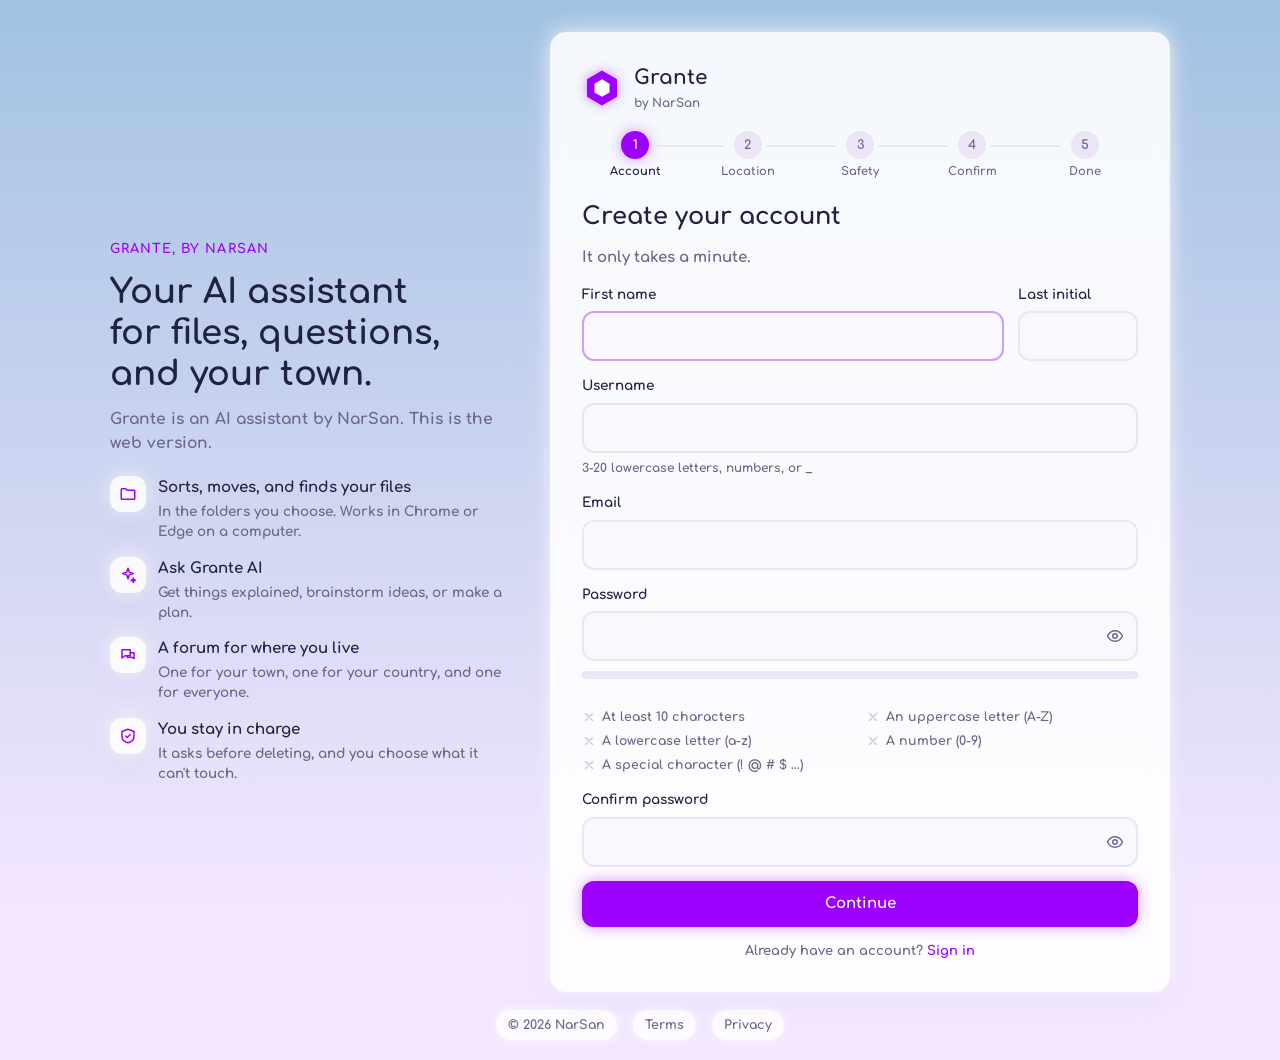
==== index.html @ f9c4bf3b "Add files via upload" ====
<!doctype html>
<html lang="en">
<head>
<meta charset="utf-8">
<meta name="viewport" content="width=device-width, initial-scale=1">
<title>Grante by NarSan</title>
<meta name="description" content="Grante is an AI assistant by NarSan that sorts your files, answers questions, and connects you with your town.">
<link rel="icon" href="data:image/svg+xml,%3Csvg xmlns='http://www.w3.org/2000/svg' viewBox='0 0 32 32'%3E%3Cpath d='M16 2l12 7v14l-12 7-12-7V9z' fill='%239d00ff'/%3E%3Cpath d='M16 9l6 3.5v7L16 23l-6-3.5v-7z' fill='white'/%3E%3C/svg%3E">
<script src="gate.js"></script>
<link rel="stylesheet" href="style.css">
<script src="open.js" defer></script>
</head>
<body>

<header class="top box">
  <a class="brand" href="#top" aria-label="Grante home">
    <svg viewBox="0 0 32 32" width="34" height="34" aria-hidden="true"><path d="M16 2l12 7v14l-12 7-12-7V9z" fill="#9d00ff"/><path d="M16 9l6 3.5v7L16 23l-6-3.5v-7z" fill="#fff"/></svg>
    <span><strong>Grante</strong><small>by NarSan</small></span>
  </a>
  <nav aria-label="Sections">
    <a href="#ask">What it does</a>
    <a href="#start">First time</a>
    <a href="#trust">Good to know</a>
    <a href="#about">About us</a>
    <a href="#" data-sign-out>Sign out</a>
    <a class="btn small open-grante" href="app/">Open Grante</a>
  </nav>
</header>

<main id="top">

  <section class="hero">
    <div class="hero-words">
      <p class="kicker">You're signed in</p>
      <h1>Welcome, <span data-first-name>there</span>! Grante is ready.</h1>
      <p class="lead">Ask Grante to sort your Downloads, find a file you lost, or explain something. Then say hi in your town's forum.</p>
      <p class="actions">
        <a class="btn big open-grante" href="app/">Open Grante</a>
      </p>
      <p class="status"><span class="dot"></span>File tools work in Chrome or Edge on a computer. Chat and the forum work everywhere.</p>
    </div>
    <figure class="shot box">
      <img src="img/home.jpg" width="1280" height="800" alt="Grante's home screen: a greeting, a box to type what you want, and ideas for what to ask.">
    </figure>
  </section>

  <section id="ask">
    <h2>What you can do with Grante</h2>
    <p class="sub">Type what you want in plain words.</p>
    <div class="cards">
      <article class="box card"><h3>Clean up a messy folder</h3><p>Turn a Downloads or Desktop full of loose files into tidy folders with one sentence.</p><p class="try">“Sort my Downloads”</p></article>
      <article class="box card"><h3>Find and move files</h3><p>Ask where something is, or say where it should go, and skip the dragging.</p><p class="try">“Move report.pdf to School”</p></article>
      <article class="box card"><h3>Ask it anything</h3><p>Get things explained, brainstorm ideas, or make a study plan. It can be wrong, so check important facts.</p><p class="try">Ask Grante AI</p></article>
      <article class="box card"><h3>Talk with your town</h3><p>A forum for your town, one for your country, and one for everyone.</p><p class="try">The forum</p></article>
    </div>
  </section>

  <section id="start">
    <h2>Your first time</h2>
    <p class="sub">About a minute of setup, then you're going.</p>
    <div class="get box">
      <div class="get-main">
        <a class="btn big open-grante" href="app/">Open Grante</a>
        <p class="needs-note">For the file tools, use Chrome or Edge on a Windows, Mac, Linux, or Chromebook computer.</p>
      </div>
      <ol class="steps">
        <li><strong>Click Open Grante.</strong> It opens in its own window.</li>
        <li><strong>Choose your folders.</strong> Click <em>Add Downloads</em>, <em>Add Desktop</em>, or <em>Add Documents</em>. Your browser opens that folder: click <em>Select</em>, then <em>Allow</em>.</li>
        <li><strong>Keep anything private out.</strong> In Account Settings, add folders to <em>Keep Grante out</em>, and Grante won't see or touch them.</li>
        <li><strong>Ask away.</strong> Try “Sort my Downloads”. Grante asks before deleting anything.</li>
      </ol>
    </div>
    <p class="honest box"><strong>Want it to feel like an app?</strong> In Chrome, open Grante, click the three dots at the top right, then <em>Cast, save, and share → Install page as app</em>. In Safari on a Mac, choose <em>File → Add to Dock</em>. Grante then gets its own icon.</p>
  </section>

  <section id="trust">
    <h2>Good to know</h2>
    <p class="sub">How Grante treats your files and your information.</p>
    <div class="cards three">
      <article class="box card"><h3>Only the folders you choose</h3><p>Grante can't see anything else on your computer, and you can remove a folder any time.</p></article>
      <article class="box card"><h3>Nothing is lost by accident</h3><p>Deleted files go to a “Grante Trash” folder you can open anytime. Grante never overwrites a file.</p></article>
      <article class="box card"><h3>It asks first</h3><p>By default Grante waits for your OK before deleting. You choose which actions need your OK.</p></article>
      <article class="box card"><h3>Your files stay on your computer</h3><p>To decide what to do, Grante's AI sees file and folder names, never what's inside your files.</p></article>
      <article class="box card"><h3>Your email stays private</h3><p>In the forum, people see your name and username, never your email.</p></article>
      <article class="box card"><h3>Your history stays here</h3><p>Chats and your Archive are saved in this browser on this device.</p></article>
    </div>
    <p class="honest box"><strong>The honest part:</strong> Grante is an AI, and AI makes mistakes. It can pick the wrong file, so keep a backup of anything important. Answers can take up to a minute, and the first one after a quiet spell takes longer while the AI wakes up. Opening apps only works in the Mac app.</p>
  </section>

  <section id="about">
    <h2>About us</h2>
    <div class="box founder">
      <div class="face" aria-hidden="true">TB</div>
      <div>
        <h3>Hi, it’s Tango!</h3>
        <p class="who">Tango Bhat · Founder, NarSan</p>
        <p>NarSan is a new company building helpful, trustworthy AI. Grante is its first product.</p>
      </div>
    </div>
  </section>

</main>

<footer class="foot box">
  <span>© 2026 NarSan. All rights reserved.</span>
  <span><a href="app/#/terms">Terms</a> · <a href="app/#/privacy">Privacy</a></span>
</footer>

</body>
</html>
---- style.css ----
/* Grante's website. Same look as the app: soft blue-to-lilac background, Comfortaa,
   white glowing boxes with rounded corners, electric purple accents. */
@font-face { font-family: "Comfortaa"; src: url("fonts/Comfortaa-Bold.ttf") format("truetype"); font-weight: 700; font-display: swap; }
@font-face { font-family: "Comfortaa"; src: url("fonts/Comfortaa-Regular.ttf") format("truetype"); font-weight: 400; font-display: swap; }

:root {
  --purple: #9d00ff; --purple-soft: #f4e8ff;
  --ink: #241d35; --muted: #625a78;
  --box: rgba(255, 255, 255, .88);
  --radius: 18px;
  --glow: 0 0 22px rgba(255, 255, 255, .9), 0 6px 24px rgba(110, 80, 190, .12);
}
* { box-sizing: border-box; }
html { scroll-behavior: smooth; background: #f3e6ff; }
body { margin: 0; font-family: "Comfortaa", ui-rounded, "Trebuchet MS", system-ui, sans-serif; font-weight: 700; color: var(--ink);
  background: linear-gradient(180deg, #a2c2e2, #f3e6ff) fixed; min-height: 100vh; line-height: 1.6;
  padding: 18px 20px 28px; display: flex; flex-direction: column; gap: 56px; align-items: center; }
img { max-width: 100%; height: auto; display: block; }
a { color: var(--purple); }
a:focus-visible { outline: 3px solid var(--purple); outline-offset: 3px; border-radius: 8px; }
.box { background: var(--box); border-radius: var(--radius); box-shadow: var(--glow); backdrop-filter: blur(6px); }
main, .top, .foot { width: 100%; max-width: 1120px; }
main { display: flex; flex-direction: column; gap: 76px; }
section { display: flex; flex-direction: column; gap: 10px; scroll-margin-top: 24px; }

.top { display: flex; align-items: center; justify-content: space-between; gap: 14px 24px; flex-wrap: wrap; padding: 12px 20px; }
.brand { display: flex; align-items: center; gap: 10px; text-decoration: none; color: var(--ink); }
.brand span { display: flex; flex-direction: column; line-height: 1.15; }
.brand strong { font-size: 19px; }
.brand small { font-size: 12px; color: var(--muted); }
.top nav { display: flex; gap: 4px 20px; flex-wrap: wrap; }
.top nav a { text-decoration: none; color: var(--ink); font-size: 14.5px; padding: 6px 2px; }
.top nav a:hover { color: var(--purple); }

.hero { display: grid; grid-template-columns: minmax(0, 5fr) minmax(0, 6fr); gap: 40px; align-items: center; }
.kicker { margin: 0; font-size: 13px; letter-spacing: .09em; text-transform: uppercase; color: var(--purple); }
h1 { margin: 6px 0 10px; font-size: clamp(32px, 4.4vw, 50px); line-height: 1.15; text-wrap: balance; }
.lead { margin: 0; color: var(--muted); font-size: 17.5px; max-width: 48ch; }
.status { margin: 22px 0 0; display: inline-flex; align-items: center; gap: 10px; background: var(--box); border-radius: 999px; padding: 9px 16px; font-size: 14px; box-shadow: var(--glow); }
.dot { width: 9px; height: 9px; border-radius: 50%; background: var(--purple); box-shadow: 0 0 10px rgba(157, 0, 255, .7); flex: none; }
.shot { margin: 0; padding: 8px; }
.shot img, .shots img { border-radius: 12px; }

h2 { margin: 0; font-size: clamp(24px, 3vw, 32px); text-wrap: balance; }
.sub { margin: 0 0 14px; color: var(--muted); max-width: 60ch; }
.cards { display: grid; grid-template-columns: repeat(auto-fill, minmax(240px, 1fr)); gap: 16px; }
.cards.three { grid-template-columns: repeat(auto-fill, minmax(300px, 1fr)); }
.card { padding: 20px 22px; display: flex; flex-direction: column; gap: 6px; }
.card h3 { margin: 0; font-size: 16.5px; line-height: 1.35; }
.card p { margin: 0; color: var(--muted); font-size: 14px; font-weight: 400; }
.card .try { margin-top: auto; padding-top: 8px; color: var(--purple); font-weight: 700; font-size: 13.5px; }

.shots { display: grid; grid-template-columns: repeat(auto-fit, minmax(300px, 1fr)); gap: 18px; }
.shots figure { margin: 0; padding: 8px 8px 16px; display: flex; flex-direction: column; gap: 12px; }
.shots figcaption { padding: 0 10px; font-size: 14px; color: var(--muted); font-weight: 400; }
.shots figcaption strong { color: var(--ink); font-weight: 700; }

.honest { margin: 18px 0 0; padding: 16px 20px; font-size: 14.5px; font-weight: 400; color: var(--muted); box-shadow: var(--glow), inset 0 0 0 1.5px rgba(157, 0, 255, .25); }
.honest strong { color: var(--ink); font-weight: 700; }

.founder { display: flex; gap: 22px; align-items: center; padding: 24px 26px; max-width: 720px; }
.face { width: 92px; height: 92px; border-radius: 50%; flex: none; display: grid; place-items: center; color: #fff; font-size: 30px;
  background: linear-gradient(135deg, #9d00ff, #6a8fd6); box-shadow: 0 0 18px rgba(157, 0, 255, .35); }
.founder h3 { margin: 0; font-size: 24px; }
.founder p { margin: 6px 0 0; font-weight: 400; color: var(--muted); }
.founder .who { margin-top: 2px; }

.foot { display: flex; justify-content: space-between; gap: 6px 24px; flex-wrap: wrap; padding: 14px 22px; font-size: 13px; color: var(--muted); }

@media (max-width: 860px) {
  body { gap: 40px; padding-inline: 16px; }
  main { gap: 56px; }
  .hero { grid-template-columns: 1fr; gap: 24px; }
  .founder { flex-direction: column; text-align: center; }
}
@media (prefers-reduced-motion: reduce) { html { scroll-behavior: auto; } }

/* Buttons: electric purple, rounded, with a soft glow */
.btn { display: inline-block; background: var(--purple); color: #fff; text-decoration: none; border-radius: 14px; padding: 12px 22px;
  font-size: 15.5px; box-shadow: 0 0 18px rgba(157, 0, 255, .45); transition: transform .12s, box-shadow .12s; }
.btn:hover { transform: translateY(-1px); box-shadow: 0 0 26px rgba(157, 0, 255, .6); }
.btn.small { padding: 8px 16px; font-size: 14px; border-radius: 12px; }
.btn.big { padding: 16px 28px; font-size: 18px; border-radius: 16px; text-align: center; }
.btn.ghost { background: #fff; color: var(--purple); box-shadow: inset 0 0 0 2px var(--purple), 0 0 14px rgba(157, 0, 255, .2); }
.top nav a.btn { color: #fff; padding: 8px 16px; }
.top nav { align-items: center; }
.actions { margin: 22px 0 0; display: flex; gap: 12px; flex-wrap: wrap; }
.status { margin-top: 16px; }

/* The download box */
.get { display: grid; grid-template-columns: minmax(0, 4fr) minmax(0, 7fr); gap: 30px; padding: 28px; align-items: start; }
.get-main { display: flex; flex-direction: column; gap: 18px; }
.needs { margin: 0; padding-left: 20px; color: var(--muted); font-size: 14px; font-weight: 400; display: flex; flex-direction: column; gap: 6px; }
.steps { margin: 0; padding-left: 24px; display: flex; flex-direction: column; gap: 14px; font-weight: 400; color: var(--muted); font-size: 15px; }
.steps strong { color: var(--ink); font-weight: 700; }
.steps em { font-style: normal; color: var(--ink); background: var(--purple-soft); border-radius: 6px; padding: 1px 6px; white-space: nowrap; }
.steps li::marker { color: var(--purple); font-weight: 700; }
@media (max-width: 860px) { .get { grid-template-columns: 1fr; padding: 22px; } .steps em { white-space: normal; } }
@media (prefers-reduced-motion: reduce) { .btn { transition: none; } }
.shots.two { grid-template-columns: repeat(auto-fit, minmax(320px, 1fr)); margin-top: 18px; }
.needs-note { margin: 0; color: var(--muted); font-size: 14px; font-weight: 400; }
.honest em { font-style: normal; color: var(--ink); font-weight: 700; }
.foot a { color: var(--muted); }
html:not(.ready) body { visibility: hidden; }   /* until gate.js has checked you're signed in */
.cards { grid-template-columns: repeat(auto-fill, minmax(230px, 1fr)); }
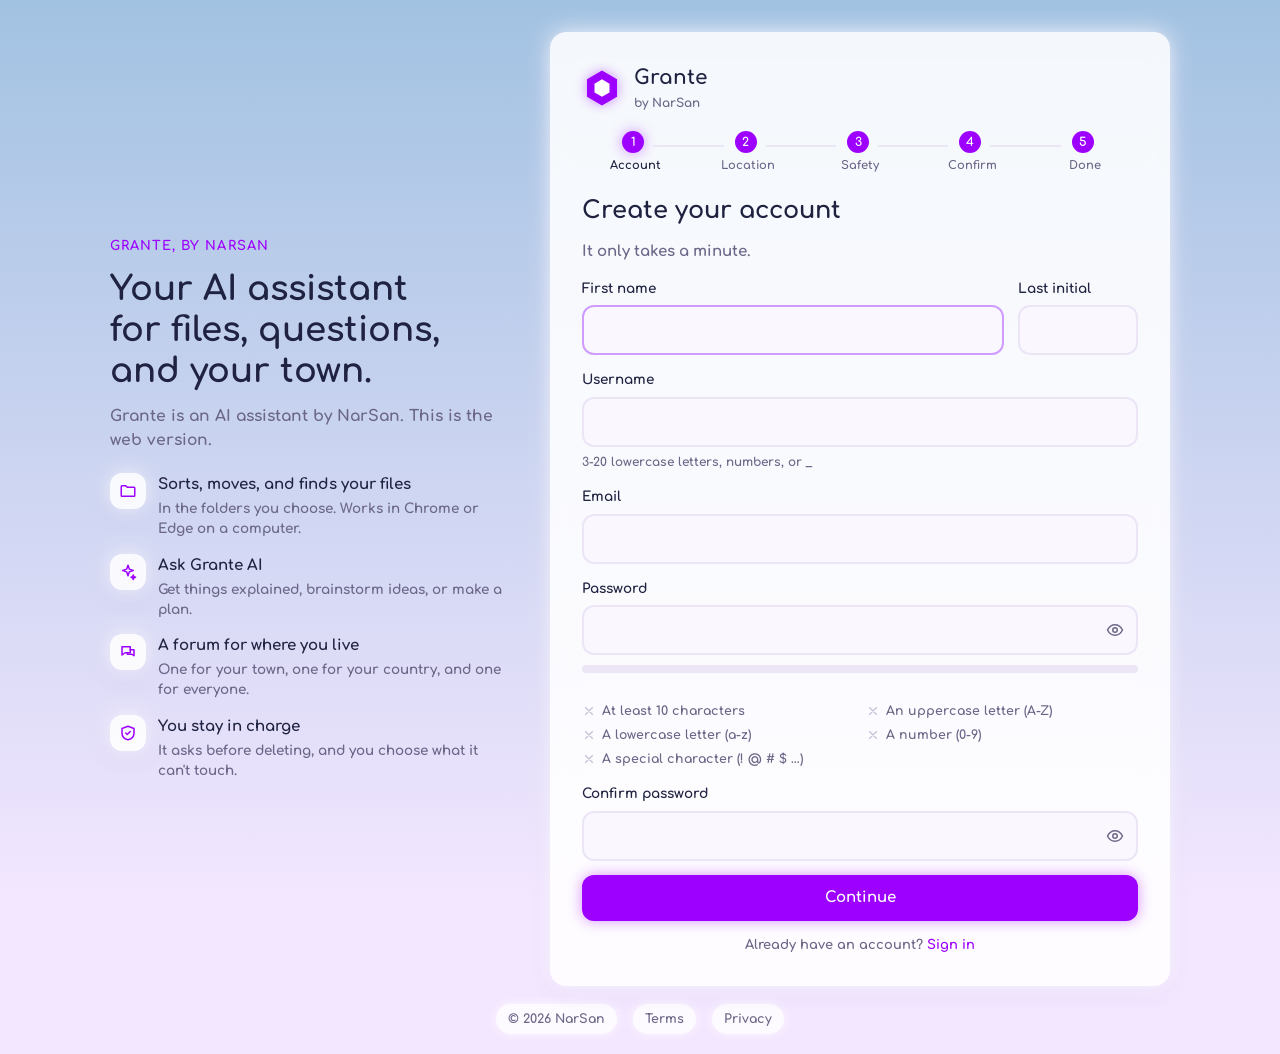
==== commit d1544342: "Add files via upload" ====
--- a/index.html
+++ b/index.html
@@ -18,10 +18,10 @@
     <span><strong>Grante</strong><small>by NarSan</small></span>
   </a>
   <nav aria-label="Sections">
+    <a href="#about">About us</a>
     <a href="#ask">What it does</a>
     <a href="#start">First time</a>
     <a href="#trust">Good to know</a>
-    <a href="#about">About us</a>
     <a href="#" data-sign-out>Sign out</a>
     <a class="btn small open-grante" href="app/">Open Grante</a>
   </nav>
@@ -33,7 +33,7 @@
     <div class="hero-words">
       <p class="kicker">You're signed in</p>
       <h1>Welcome, <span data-first-name>there</span>! Grante is ready.</h1>
-      <p class="lead">Ask Grante to sort your Downloads, find a file you lost, or explain something. Then say hi in your town's forum.</p>
+      <p class="lead">Ask Grante to sort a messy folder, find a file you lost, or explain something. Then say hi in your town's forum.</p>
       <p class="actions">
         <a class="btn big open-grante" href="app/">Open Grante</a>
       </p>
@@ -44,11 +44,26 @@
     </figure>
   </section>
 
+  <section id="about">
+    <h2>About us</h2>
+    <div class="box founder">
+      <div class="face" aria-hidden="true">TB</div>
+      <div>
+        <h3>Hi, it’s Tango!</h3>
+        <p class="who">Tango Bhat · Founder, NarSan</p>
+        <!-- ===== YOUR BIO: change the words between <p class="bio"> and </p> below. ===== -->
+        <p class="bio">I started NarSan to make AI that helps with everyday things, and Grante is the first thing I’ve built. I’m testing it with friends right now, so tell me what you like and what’s broken!</p>
+        <!-- ===== END OF YOUR BIO ===== -->
+        <p>NarSan is a new company building helpful, trustworthy AI. Grante is its first product.</p>
+      </div>
+    </div>
+  </section>
+
   <section id="ask">
     <h2>What you can do with Grante</h2>
     <p class="sub">Type what you want in plain words.</p>
     <div class="cards">
-      <article class="box card"><h3>Clean up a messy folder</h3><p>Turn a Downloads or Desktop full of loose files into tidy folders with one sentence.</p><p class="try">“Sort my Downloads”</p></article>
+      <article class="box card"><h3>Clean up a messy folder</h3><p>Turn a Downloads or Desktop full of loose files into tidy folders with one sentence.</p><p class="try">“Sort Desktop/Projects”</p></article>
       <article class="box card"><h3>Find and move files</h3><p>Ask where something is, or say where it should go, and skip the dragging.</p><p class="try">“Move report.pdf to School”</p></article>
       <article class="box card"><h3>Ask it anything</h3><p>Get things explained, brainstorm ideas, or make a study plan. It can be wrong, so check important facts.</p><p class="try">Ask Grante AI</p></article>
       <article class="box card"><h3>Talk with your town</h3><p>A forum for your town, one for your country, and one for everyone.</p><p class="try">The forum</p></article>
@@ -65,9 +80,9 @@
       </div>
       <ol class="steps">
         <li><strong>Click Open Grante.</strong> It opens in its own window.</li>
-        <li><strong>Choose your folders.</strong> Click <em>Add Downloads</em>, <em>Add Desktop</em>, or <em>Add Documents</em>. Your browser opens that folder: click <em>Select</em>, then <em>Allow</em>.</li>
+        <li><strong>Let Grante into your folders.</strong> On a Mac, Grante shows one line to copy into Terminal. Paste it once, answer three quick questions, and Grante can reach all your folders. Not on a Mac? Grante asks you to pick a folder the first time it needs one.</li>
         <li><strong>Keep anything private out.</strong> In Account Settings, add folders to <em>Keep Grante out</em>, and Grante won't see or touch them.</li>
-        <li><strong>Ask away.</strong> Try “Sort my Downloads”. Grante asks before deleting anything.</li>
+        <li><strong>Ask away.</strong> Grante asks before deleting anything.</li>
       </ol>
     </div>
     <p class="honest box"><strong>Want it to feel like an app?</strong> In Chrome, open Grante, click the three dots at the top right, then <em>Cast, save, and share → Install page as app</em>. In Safari on a Mac, choose <em>File → Add to Dock</em>. Grante then gets its own icon.</p>
@@ -87,18 +102,6 @@
     <p class="honest box"><strong>The honest part:</strong> Grante is an AI, and AI makes mistakes. It can pick the wrong file, so keep a backup of anything important. Answers can take up to a minute, and the first one after a quiet spell takes longer while the AI wakes up. Opening apps only works in the Mac app.</p>
   </section>
 
-  <section id="about">
-    <h2>About us</h2>
-    <div class="box founder">
-      <div class="face" aria-hidden="true">TB</div>
-      <div>
-        <h3>Hi, it’s Tango!</h3>
-        <p class="who">Tango Bhat · Founder, NarSan</p>
-        <p>NarSan is a new company building helpful, trustworthy AI. Grante is its first product.</p>
-      </div>
-    </div>
-  </section>
-
 </main>
 
 <footer class="foot box">
--- a/style.css
+++ b/style.css
@@ -64,6 +64,7 @@
 .founder h3 { margin: 0; font-size: 24px; }
 .founder p { margin: 6px 0 0; font-weight: 400; color: var(--muted); }
 .founder .who { margin-top: 2px; }
+.founder .bio { color: var(--ink); font-size: 17px; line-height: 1.55; margin-top: 12px; }
 
 .foot { display: flex; justify-content: space-between; gap: 6px 24px; flex-wrap: wrap; padding: 14px 22px; font-size: 13px; color: var(--muted); }
 
